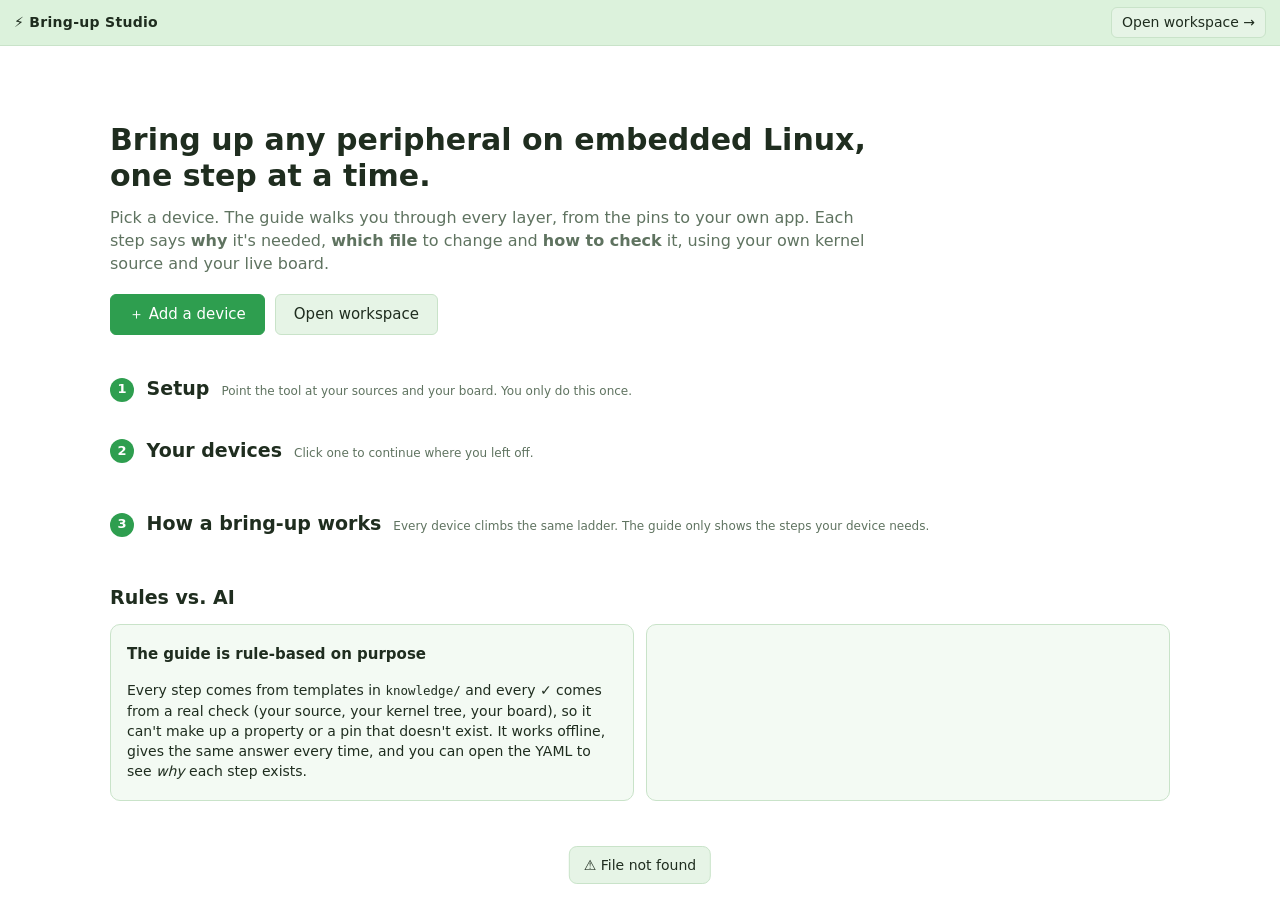
==== web/home.html @ 67abda57 "Home page: clearer setup status and blank-template devices - Setup shows what works right now (live " ====
<!doctype html>
<html lang="en">
<head>
<meta charset="utf-8">
<meta name="viewport" content="width=device-width, initial-scale=1">
<title>Bring-up Studio</title>
<link rel="stylesheet" href="/web/style.css">
</head>
<body class="home-body">
<header id="topbar">
  <div class="brand">⚡ Bring-up Studio</div>
  <div class="spacer"></div>
  <a class="btn" href="/app">Open workspace →</a>
</header>

<main class="home">
  <section class="hero">
    <h1>Bring up any peripheral on embedded Linux, one step at a time.</h1>
    <p>Pick a device. The guide walks you through every layer, from the pins to your own app.
      Each step says <b>why</b> it's needed, <b>which file</b> to change and <b>how to check</b> it,
      using your own kernel source and your live board.</p>
    <div class="hero-actions">
      <button class="primary big" data-act="wizard">＋ Add a device</button>
      <a class="btn big" href="/app">Open workspace</a>
    </div>
  </section>

  <section>
    <div class="sec-head"><h2><span class="n">1</span> Setup</h2><span class="muted small">Point the tool at your sources and your board. You only do this once.</span></div>
    <div id="setup-cards"></div>
  </section>

  <section>
    <div class="sec-head"><h2><span class="n">2</span> Your devices</h2><span class="muted small">Click one to continue where you left off.</span></div>
    <div id="devices" class="dev-grid"></div>
  </section>

  <section>
    <div class="sec-head"><h2><span class="n">3</span> How a bring-up works</h2><span class="muted small">Every device climbs the same ladder. The guide only shows the steps your device needs.</span></div>
    <ol id="ladder-strip" class="ladder-strip"></ol>
  </section>

  <section>
    <div class="sec-head"><h2>Rules vs. AI</h2></div>
    <div class="two-col">
      <div class="info">
        <h3>The guide is rule-based on purpose</h3>
        <p>Every step comes from templates in <code>knowledge/</code> and every ✓ comes from a real check
          (your source, your kernel tree, your board), so it can't make up a property or a pin that doesn't exist.
          It works offline, gives the same answer every time, and you can open the YAML to see <i>why</i> each step exists.</p>
      </div>
      <div class="info" id="ai-card"></div>
    </div>
  </section>
</main>

<!-- setup dialog -->
<dialog id="dlg-setup" class="dlg">
  <form method="dialog" id="setup-form">
    <h2>Setup</h2>
    <label>SoC profile <select name="soc"></select>
      <span class="hint">Chip-specific knowledge: pin names, controller names, camera layout. Add one in <code>knowledge/soc/</code> for a new chip.</span></label>
    <label>Kernel source tree <input name="kernel_src" placeholder="/home/you/linux-imx" autocomplete="off">
      <span class="hint">The kernel your board runs. Yocto: <code>tmp/work-shared/&lt;machine&gt;/kernel-source</code>.
        Otherwise clone your vendor's tree at the tag matching <code>uname -r</code> on the board.</span></label>
    <label>Board device-tree file (inside that tree) <input name="board_dts" placeholder="arch/arm64/boot/dts/vendor/board.dts" autocomplete="off">
      <span class="hint">On the board, <code>cat /proc/device-tree/model</code> tells you which board; in U-Boot, <code>printenv fdtfile</code> tells you which .dtb.</span></label>
    <label>How to reach the board <select name="board.transport">
        <option value="ssh">ssh: over the network (recommended)</option>
        <option value="local">local: this tool runs on the board itself</option>
        <option value="snapshot">snapshot: offline, from a saved scan</option></select></label>
    <label class="ssh-only">SSH target <input name="board.host" placeholder="root@192.168.1.50" autocomplete="off">
      <span class="hint">Set up key login once: <code>ssh-copy-id root@&lt;ip&gt;</code>. Find the IP on the serial console with <code>ip addr</code>.</span></label>
    <div class="dlg-actions"><button value="cancel" formnovalidate>Cancel</button><button class="primary" id="setup-save" value="default">Save</button></div>
  </form>
</dialog>

<!-- add-a-device wizard -->
<dialog id="dlg-wizard" class="dlg wide">
  <div class="wiz-steps" id="wiz-steps"></div>
  <div id="wiz-body"></div>
  <div class="dlg-actions"><button id="wiz-back">← Back</button><span class="spacer"></span>
    <button id="wiz-cancel">Cancel</button><button class="primary" id="wiz-next">Next →</button></div>
</dialog>

<div id="toast"></div>
<script src="/web/home.js"></script>
</body>
</html>
---- web/style.css ----
:root {
  --bg: #ffffff; --panel: #f3faf3; --panel2: #e6f4e6; --line: #c9e3c9; --text: #1f2d1f;
  --muted: #5f7360; --accent: #2e9e4f; --pass: #1a7f37; --fail: #cf222e; --unknown: #b07d00;
  --manual: #8250df; --cur: #3fae5f; --code: #fafdfa;
  --mono: ui-monospace, "JetBrains Mono", "Cascadia Code", Menlo, Consolas, monospace;
}
* { box-sizing: border-box; }
html, body { margin: 0; height: 100%; background: var(--bg); color: var(--text);
  font: 14px/1.45 system-ui, -apple-system, "Segoe UI", sans-serif; }
button { background: var(--panel2); color: var(--text); border: 1px solid var(--line);
  border-radius: 6px; padding: 4px 10px; cursor: pointer; font: inherit; }
button:hover { border-color: var(--accent); }
button.primary { background: var(--accent); border-color: var(--accent); color: #fff; }
input, select, textarea { background: var(--code); color: var(--text); border: 1px solid var(--line);
  border-radius: 6px; padding: 5px 8px; font: inherit; }
code, pre, .mono { font-family: var(--mono); font-size: 12.5px; }
.hidden { display: none !important; }
.muted { color: var(--muted); } .small { font-size: 12px; }

#topbar { display: flex; align-items: center; gap: 10px; padding: 8px 14px; height: 46px;
  border-bottom: 1px solid var(--line); background: #dcf2dc; }
.brand { font-weight: 700; letter-spacing: .3px; }
.spacer { flex: 1; }
#chips { display: flex; gap: 8px; flex-wrap: wrap; }
.chip { font-size: 12px; padding: 2px 8px; border-radius: 99px; border: 1px solid var(--line); background: var(--panel2); }
.chip.warn { border-color: var(--unknown); color: var(--unknown); }
.chip.ok { border-color: var(--pass); }

#layout { display: grid; grid-template-columns: 300px 1fr 440px; height: calc(100% - 46px); }
.panel { overflow: hidden; display: flex; flex-direction: column; border-right: 1px solid var(--line); min-width: 0; }
#right { border-right: none; background: var(--panel); }
#left { background: var(--panel); }
.tabs { display: flex; gap: 2px; padding: 6px 8px 0; border-bottom: 1px solid var(--line); flex: none; }
.tabs button { border: none; border-radius: 6px 6px 0 0; background: transparent; color: var(--muted); }
.tabs button.active { background: var(--panel2); color: var(--text); }
.tabbody { overflow: auto; flex: 1; padding: 10px; min-height: 0; }

/* left lists */
.cards { display: grid; grid-template-columns: repeat(2, 1fr); gap: 6px; margin-bottom: 10px; }
.card { background: var(--panel2); border: 1px solid var(--line); border-radius: 8px; padding: 6px 8px; cursor: pointer; }
.card b { font-size: 18px; display: block; }
.card.bad b { color: var(--fail); } .card.warn b { color: var(--unknown); }
details { border-bottom: 1px solid var(--line); padding: 4px 0; }
summary { cursor: pointer; padding: 3px 0; color: var(--text); }
summary .count { color: var(--muted); font-size: 12px; }
.row { display: flex; gap: 6px; align-items: baseline; padding: 2px 4px; border-radius: 4px; cursor: pointer;
  font-family: var(--mono); font-size: 12px; white-space: nowrap; overflow: hidden; text-overflow: ellipsis; }
.row:hover { background: var(--panel2); }
.dot { width: 8px; height: 8px; border-radius: 50%; flex: none; display: inline-block; }
.dot.okay { background: var(--pass); } .dot.disabled { background: #b8c4b8; } .dot.bad { background: var(--fail); }
.filter { width: 100%; margin: 4px 0 6px; }
.demo-banner { background: #fff8e1; border: 1px solid var(--unknown); color: #7a5600; padding: 6px 8px;
  border-radius: 6px; font-size: 12px; margin-bottom: 8px; }

/* center */
#center { background: var(--bg); }
#view-head { position: sticky; top: 0; z-index: 2; background: var(--bg); }
#view-head .bar { display: flex; gap: 8px; align-items: center; padding: 4px 0 8px; flex-wrap: wrap; }
#view-head .path { font-family: var(--mono); font-size: 12px; color: var(--muted); }
.empty { max-width: 640px; margin: 40px auto; color: var(--text); }
.code { background: var(--code); border: 1px solid var(--line); border-radius: 8px; overflow: auto; }
.code table { border-collapse: collapse; width: 100%; }
.code td { padding: 0 10px; white-space: pre; font-family: var(--mono); font-size: 12.5px; vertical-align: top; }
.code td.ln { color: #9aab9a; text-align: right; user-select: none; width: 1%; border-right: 1px solid var(--line); }
.code tr.hl td { background: #c8ecc8; }
.code tr.hl2 td { background: #e3f5e3; }
.snippet-overlay { border: 1px dashed var(--accent); border-radius: 8px; padding: 8px; margin-bottom: 10px; background: #f0faf0; }
textarea.editor { width: 100%; min-height: 70vh; font-family: var(--mono); font-size: 13px; line-height: 1.5; tab-size: 4; }
pre.raw { background: var(--code); border: 1px solid var(--line); border-radius: 8px; padding: 10px; white-space: pre-wrap; }

/* syntax */
.t-com { color: #8a968a; } .t-str { color: #0a5aa8; } .t-lab { color: #b35900; } .t-ref { color: #7a3fbf; }
.t-num { color: #0b6e99; } .t-prop { color: #1a7f37; } .t-pp { color: #c0362c; }

/* guide */
.guide-head { display: flex; gap: 6px; padding: 10px; border-bottom: 1px solid var(--line); }
.guide-head select { flex: 1; }
#ladder { display: flex; flex-wrap: wrap; gap: 4px; padding: 8px 10px; border-bottom: 1px solid var(--line); }
.rung { font-size: 11px; padding: 2px 7px; border-radius: 4px; border: 1px solid var(--line); color: var(--muted); cursor: pointer; }
.rung.pass { border-color: var(--pass); color: var(--pass); }
.rung.fail { border-color: var(--fail); color: var(--fail); }
.rung.unknown { border-color: var(--unknown); color: var(--unknown); }
.rung.manual { border-color: var(--manual); color: var(--manual); }
.rung.cur { background: var(--cur); color: #fff; border-color: var(--cur); }
#plan-summary { padding: 6px 10px; font-size: 12px; color: var(--muted); border-bottom: 1px solid var(--line); }
#plan-summary .problem { color: var(--fail); }
#steps { overflow: auto; flex: 1; padding: 8px 10px 40px; }
.step { border: 1px solid var(--line); border-radius: 8px; margin-bottom: 8px; background: var(--panel2); }
.step.cur { border-color: var(--cur); box-shadow: 0 0 0 1px var(--cur) inset; }
.step-h { display: flex; gap: 8px; align-items: center; padding: 8px 10px; cursor: pointer; }
.step-h .num { color: var(--muted); font-size: 12px; width: 18px; }
.step-h .title { flex: 1; }
.icon { width: 20px; text-align: center; font-weight: 700; }
.icon.pass { color: var(--pass); } .icon.fail { color: var(--fail); } .icon.unknown { color: var(--unknown); } .icon.manual { color: var(--manual); }
.layer { font-size: 10.5px; text-transform: uppercase; letter-spacing: .5px; color: var(--muted);
  border: 1px solid var(--line); border-radius: 4px; padding: 0 5px; }
.step-b { padding: 0 12px 12px; border-top: 1px solid var(--line); }
.step-b h4 { margin: 12px 0 4px; font-size: 12px; text-transform: uppercase; letter-spacing: .6px; color: var(--muted); }
.md p { margin: 6px 0; } .md ul { margin: 6px 0; padding-left: 20px; } .md li { margin: 2px 0; }
.md code { background: var(--code); padding: 1px 4px; border-radius: 4px; }
.md pre { background: var(--code); padding: 8px; border-radius: 6px; overflow: auto; }
.snip { position: relative; }
.snip pre { background: var(--code); border: 1px solid var(--line); border-radius: 6px; padding: 8px; overflow: auto; margin: 0; tab-size: 4; }
.snip .copy { position: absolute; top: 4px; right: 4px; font-size: 11px; padding: 1px 6px; }
.filelink { color: var(--accent); cursor: pointer; font-family: var(--mono); font-size: 12px; }
.result { margin-top: 10px; padding: 6px 8px; border-radius: 6px; font-size: 12.5px; border-left: 3px solid var(--line); background: var(--code); word-break: break-word; }
.result.pass { border-color: var(--pass); } .result.fail { border-color: var(--fail); }
.result.unknown { border-color: var(--unknown); } .result.manual { border-color: var(--manual); }
.actions { display: flex; gap: 6px; margin-top: 10px; flex-wrap: wrap; }
.pill { font-size: 11px; padding: 1px 6px; border-radius: 99px; border: 1px solid var(--line); }
.pill.cur { background: var(--cur); color: #fff; border-color: var(--cur); }

/* live */
.live-ctl { display: flex; gap: 8px; align-items: center; margin-bottom: 8px; }
.live-ctl #live-paths { flex: 1; }
.live-ctl #live-hz { width: 60px; }
#live-canvas { width: 100%; height: 360px; background: var(--code); border: 1px solid var(--line); border-radius: 8px; }
#live-values { font-family: var(--mono); font-size: 12px; margin-top: 6px; }

#toast { position: fixed; bottom: 16px; left: 50%; transform: translateX(-50%); background: var(--panel2);
  border: 1px solid var(--line); padding: 8px 14px; border-radius: 8px; opacity: 0; transition: opacity .2s; pointer-events: none; }
#toast.show { opacity: 1; }

@media (max-width: 1100px) {
  #layout { grid-template-columns: 1fr; grid-auto-rows: minmax(300px, auto); height: auto; }
  .panel { border-right: none; border-bottom: 1px solid var(--line); }
}

/* ---------------------------------------------------------------- homepage */
a.btn { display: inline-block; background: var(--panel2); color: var(--text); border: 1px solid var(--line);
  border-radius: 6px; padding: 4px 10px; text-decoration: none; }
a.btn:hover { border-color: var(--accent); }
.big { padding: 9px 18px !important; font-size: 15px; }
.home-body { height: auto; }
.home { max-width: 1100px; margin: 0 auto; padding: 8px 20px 60px; }
.home section { margin-top: 34px; }
.hero { padding: 34px 0 6px; }
.hero h1 { font-size: 30px; line-height: 1.2; margin: 0 0 12px; max-width: 820px; }
.hero p { font-size: 16px; color: var(--muted); max-width: 760px; margin: 0 0 18px; }
.hero-actions { display: flex; gap: 10px; flex-wrap: wrap; }
.sec-head { display: flex; align-items: baseline; gap: 12px; flex-wrap: wrap; margin-bottom: 12px; }
.sec-head h2 { margin: 0; font-size: 19px; }
.sec-head .n { display: inline-grid; place-items: center; width: 24px; height: 24px; border-radius: 50%;
  background: var(--accent); color: #fff; font-size: 13px; margin-right: 6px; vertical-align: 2px; }
.setup-grid, .dev-grid { display: grid; gap: 12px; grid-template-columns: repeat(auto-fill, minmax(280px, 1fr)); }
.setup-card { background: var(--panel); border: 1px solid var(--line); border-radius: 10px; padding: 14px; display: flex; flex-direction: column; gap: 8px; }
.setup-card.todo { border-color: var(--unknown); background: #fffbeb; }
.setup-card .sc-body { flex: 1; font-size: 13px; min-width: 0; }
.setup-card button { align-self: flex-start; }
.row-btns { display: flex; gap: 6px; }
.state-dot { display: inline-block; width: 10px; height: 10px; border-radius: 50%; margin-right: 6px; background: var(--muted); }
.state-dot.ok { background: var(--pass); } .state-dot.warn { background: var(--unknown); } .state-dot.todo { background: var(--fail); }
.ellipsis { white-space: nowrap; overflow: hidden; text-overflow: ellipsis; }
.dev-card { display: flex; flex-direction: column; gap: 6px; background: var(--panel); border: 1px solid var(--line);
  border-radius: 10px; padding: 14px; color: var(--text); text-decoration: none; text-align: left; font: inherit; cursor: pointer; }
.dev-card:hover { border-color: var(--accent); box-shadow: 0 2px 10px rgba(46, 158, 79, .12); }
.dev-card .dc-head { display: flex; justify-content: space-between; gap: 8px; align-items: center; }
.dev-card .bar { height: 7px; background: var(--panel2); border-radius: 99px; overflow: hidden; margin-top: 4px; }
.dev-card .bar span { display: block; height: 100%; background: var(--pass); }
.dev-card .next { color: var(--muted); } .dev-card .next b { color: var(--text); font-weight: 600; }
.dev-card.add { align-items: center; justify-content: center; border-style: dashed; background: var(--bg); min-height: 150px; }
.dev-card.add .plus { font-size: 28px; color: var(--accent); }
.pill.warn { border-color: var(--unknown); color: var(--unknown); } .pill.ok { border-color: var(--pass); color: var(--pass); }
.err { color: var(--fail); }
.ladder-strip { list-style: none; padding: 0; margin: 0; display: grid; gap: 8px; grid-template-columns: repeat(auto-fill, minmax(190px, 1fr)); counter-reset: l; }
.ladder-strip li { counter-increment: l; background: var(--panel); border: 1px solid var(--line); border-radius: 8px; padding: 10px; display: flex; flex-direction: column; gap: 3px; }
.ladder-strip li b::before { content: counter(l) ". "; color: var(--accent); }
.ladder-strip li span { font-size: 12.5px; color: var(--muted); }
.two-col { display: grid; gap: 12px; grid-template-columns: repeat(auto-fit, minmax(260px, 1fr)); }
.info { background: var(--panel); border: 1px solid var(--line); border-radius: 10px; padding: 4px 16px; }
.info h3 { font-size: 15px; }

/* dialogs */
.dlg { border: 1px solid var(--line); border-radius: 12px; padding: 20px 22px; width: min(560px, calc(100vw - 32px));
  background: var(--bg); color: var(--text); box-shadow: 0 10px 40px rgba(0, 0, 0, .18); }
.dlg.wide { width: min(780px, calc(100vw - 32px)); }
.dlg::backdrop { background: rgba(20, 40, 20, .35); }
.dlg h2 { margin: 4px 0 10px; font-size: 19px; }
.dlg label { display: flex; flex-direction: column; gap: 4px; margin: 12px 0; font-weight: 600; font-size: 13px; }
.dlg input, .dlg select { font-weight: 400; width: 100%; }
.hint { font-weight: 400; font-size: 12px; color: var(--muted); }
.dlg-actions { display: flex; gap: 8px; justify-content: flex-end; margin-top: 16px; align-items: center; }
.big-input { width: 100%; font-size: 16px; padding: 9px 12px !important; }
.wiz-steps { display: flex; gap: 6px; flex-wrap: wrap; margin-bottom: 8px; }
.wiz-steps span { font-size: 12px; padding: 3px 10px; border-radius: 99px; border: 1px solid var(--line); color: var(--muted); }
.wiz-steps span.cur { background: var(--accent); border-color: var(--accent); color: #fff; }
.wiz-steps span.done { border-color: var(--pass); color: var(--pass); }
#wiz-body { min-height: 300px; max-height: 64vh; overflow: auto; }
.results { display: flex; flex-direction: column; gap: 4px; margin: 8px 0; max-height: 220px; overflow: auto; }
.res { display: flex; justify-content: space-between; gap: 10px; text-align: left; background: var(--panel); }
.res.sel { border-color: var(--accent); background: var(--panel2); box-shadow: 0 0 0 1px var(--accent) inset; }
.callout { border: 1px solid var(--line); border-left: 4px solid var(--accent); border-radius: 8px; padding: 10px 12px; background: var(--panel); margin: 10px 0; }
.callout.ok { border-left-color: var(--pass); } .callout.warn { border-left-color: var(--unknown); background: #fffbeb; }
.callout.bad { border-left-color: var(--fail); background: #fff5f5; }
.topnav { color: var(--accent); text-decoration: none; font-weight: 600; }
.ai-box { border: 1px solid var(--line); border-radius: 8px; padding: 10px; background: var(--panel); margin-top: 10px; }
.caps { display: flex; gap: 8px; flex-wrap: wrap; margin-bottom: 12px; }
.cap { display: inline-flex; align-items: center; font-size: 13px; padding: 4px 12px; border-radius: 99px; border: 1px solid var(--line); background: var(--panel); cursor: help; }
.cap.ok { border-color: var(--pass); } .cap.warn { border-color: var(--unknown); } .cap.todo { color: var(--muted); }
.sc-head { display: flex; align-items: center; }
.sc-state { margin-left: auto; font-size: 11.5px; padding: 1px 8px; border-radius: 99px; border: 1px solid var(--line); color: var(--muted); }
.sc-state.ok { color: var(--pass); border-color: var(--pass); } .sc-state.warn { color: var(--unknown); border-color: var(--unknown); }
.sc-state.todo { color: var(--fail); border-color: var(--fail); }
.setup-card.warn { border-color: var(--unknown); }
.kv { display: grid; grid-template-columns: 78px 1fr; gap: 6px; padding: 2px 0; font-size: 13px; }
.kv > span:first-child { color: var(--muted); }
.sc-warn { font-size: 12.5px; color: #8a5a00; background: #fff8e1; border-radius: 6px; padding: 4px 8px; margin-top: 6px; }
.sc-uses { font-size: 12px; color: var(--muted); border-top: 1px dashed var(--line); padding-top: 6px; }
.sc-body p { margin: 0; font-size: 13px; }
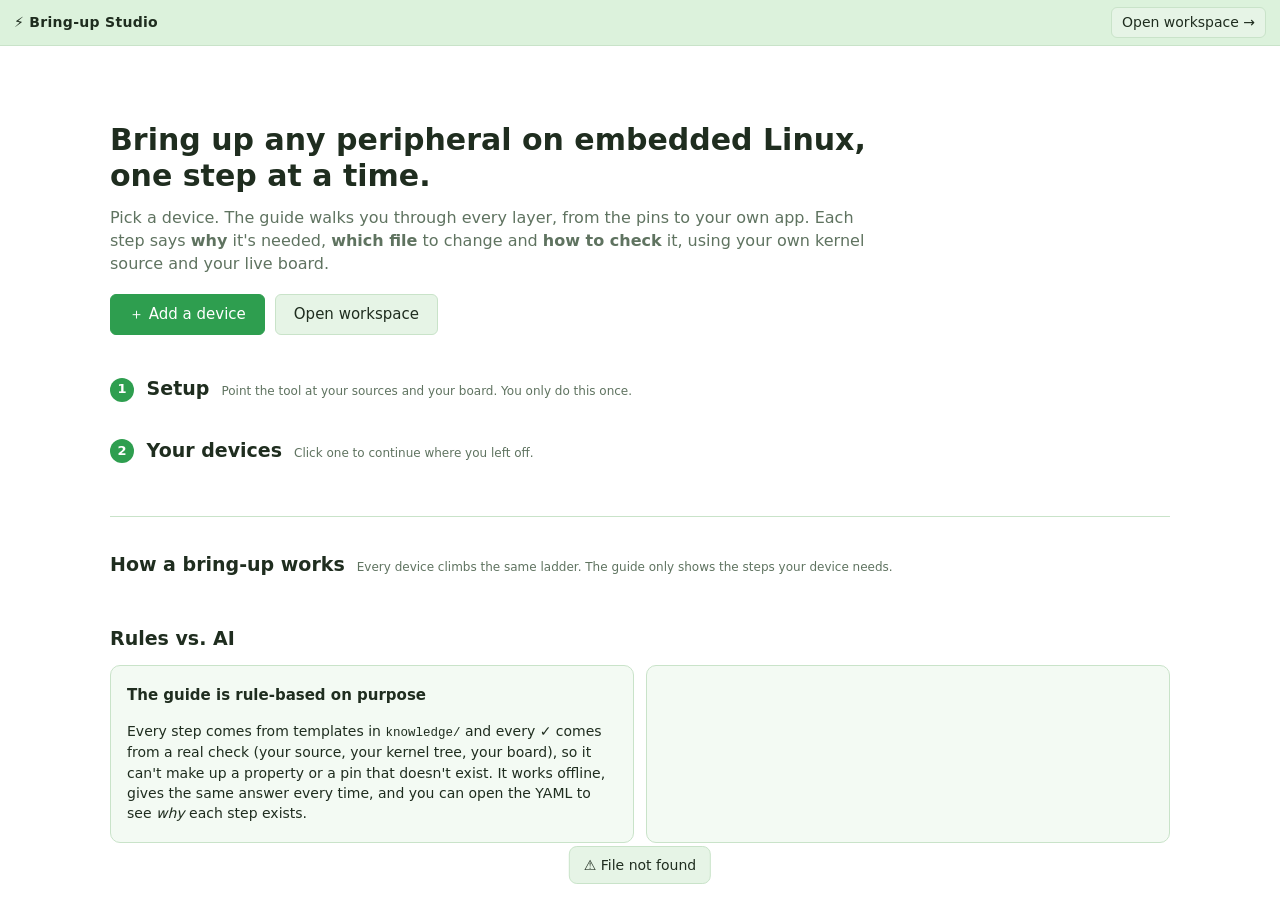
==== commit 12907127: "Home page: 'How a bring-up works' is reference, not step 3; divider above it Co-Authored-By: Claude " ====
--- a/web/home.html
+++ b/web/home.html
@@ -35,8 +35,10 @@
     <div id="devices" class="dev-grid"></div>
   </section>
 
+  <hr class="sec-divider">
+
   <section>
-    <div class="sec-head"><h2><span class="n">3</span> How a bring-up works</h2><span class="muted small">Every device climbs the same ladder. The guide only shows the steps your device needs.</span></div>
+    <div class="sec-head"><h2>How a bring-up works</h2><span class="muted small">Every device climbs the same ladder. The guide only shows the steps your device needs.</span></div>
     <ol id="ladder-strip" class="ladder-strip"></ol>
   </section>
 
@@ -55,7 +57,7 @@
 </main>
 
 <!-- setup dialog -->
-<dialog id="dlg-setup" class="dlg">
+<dialog id="dlg-setup" class="dlg wide">
   <form method="dialog" id="setup-form">
     <h2>Setup</h2>
     <label>SoC profile <select name="soc"></select>
@@ -70,7 +72,9 @@
         <option value="local">local: this tool runs on the board itself</option>
         <option value="snapshot">snapshot: offline, from a saved scan</option></select></label>
     <label class="ssh-only">SSH target <input name="board.host" placeholder="root@192.168.1.50" autocomplete="off">
-      <span class="hint">Set up key login once: <code>ssh-copy-id root@&lt;ip&gt;</code>. Find the IP on the serial console with <code>ip addr</code>.</span></label>
+      <span class="hint">user@address of the board. The steps below show how to find the address and set up login.</span></label>
+    <div class="test-row"><button type="button" id="btn-test">🔌 Test connection</button><span id="test-out" class="small"></span></div>
+    <details id="reach-help" class="reach-help" open><summary>How to set this up, step by step</summary><div id="reach-steps"></div></details>
     <div class="dlg-actions"><button value="cancel" formnovalidate>Cancel</button><button class="primary" id="setup-save" value="default">Save</button></div>
   </form>
 </dialog>
--- a/web/style.css
+++ b/web/style.css
@@ -207,3 +207,34 @@
 .sc-warn { font-size: 12.5px; color: #8a5a00; background: #fff8e1; border-radius: 6px; padding: 4px 8px; margin-top: 6px; }
 .sc-uses { font-size: 12px; color: var(--muted); border-top: 1px dashed var(--line); padding-top: 6px; }
 .sc-body p { margin: 0; font-size: 13px; }
+.ai-btn { border-color: #b9dfc4; color: #1a6b35; }
+.ai-btn:hover { background: #e3f5e8; }
+#ai-thread { display: flex; flex-direction: column; gap: 10px; margin: 6px 0 12px; max-width: 860px; }
+.ai-msg { border-radius: 10px; padding: 8px 12px; max-width: 92%; }
+.ai-msg.me { align-self: flex-end; background: var(--accent); color: #fff; white-space: pre-wrap; }
+.ai-msg.bot { align-self: flex-start; background: var(--panel); border: 1px solid var(--line); }
+.ai-msg.pending { color: var(--muted); font-style: italic; }
+.ai-meta { font-size: 11px; color: var(--muted); margin-top: 6px; }
+.ai-suggest { display: flex; gap: 6px; flex-wrap: wrap; margin-bottom: 8px; }
+.chip-btn { font-size: 12px; border-radius: 99px; padding: 3px 10px; background: var(--panel); }
+.ai-input { display: flex; gap: 8px; align-items: stretch; max-width: 860px; }
+.ai-input textarea { flex: 1; resize: vertical; min-height: 44px; }
+.guide-head button { white-space: nowrap; flex: none; }
+.reach-help { border: 1px solid var(--line); border-radius: 8px; padding: 6px 12px; background: var(--panel); margin-top: 8px; }
+.reach-help summary { font-weight: 600; font-size: 13px; }
+ol.reach { padding-left: 20px; margin: 6px 0; } ol.reach li { margin: 10px 0; } ol.reach p { margin: 4px 0; font-size: 13px; }
+.cmd { position: relative; margin: 4px 0; }
+.cmd pre { margin: 0; padding: 6px 54px 6px 10px; background: var(--code); border: 1px solid var(--line); border-radius: 6px; font-size: 12.5px; white-space: pre-wrap; word-break: break-all; }
+.copy-cmd { position: absolute; top: 3px; right: 4px; font-size: 11px; padding: 1px 6px; }
+.test-row { display: flex; gap: 10px; align-items: flex-start; margin: 4px 0 6px; }
+.test-row button { flex: none; }
+.okc { color: var(--pass); font-weight: 600; }
+.mono { font-family: var(--mono); font-size: 11.5px; }
+.dc-del { border: none; background: transparent; padding: 0 4px; opacity: .35; font-size: 14px; }
+.dev-card:hover .dc-del { opacity: .8; } .dc-del:hover { opacity: 1 !important; background: #fdecec; }
+#toast button { margin-left: 8px; padding: 1px 8px; font-size: 12px; }
+#toast.show { pointer-events: auto; }
+.fix-btn { font-size: 11.5px; padding: 1px 8px; margin-left: 6px; border-color: var(--accent); color: var(--accent); }
+.card-problem { color: #8a5a00; background: #fff8e1; border-radius: 6px; padding: 3px 7px; }
+.net-tabs { margin: 10px 0 2px; padding-top: 6px; border-top: 1px dashed var(--line); font-size: 13px; color: var(--accent); }
+.sec-divider { border: none; border-top: 1px solid var(--line); margin: 40px 0 0; }
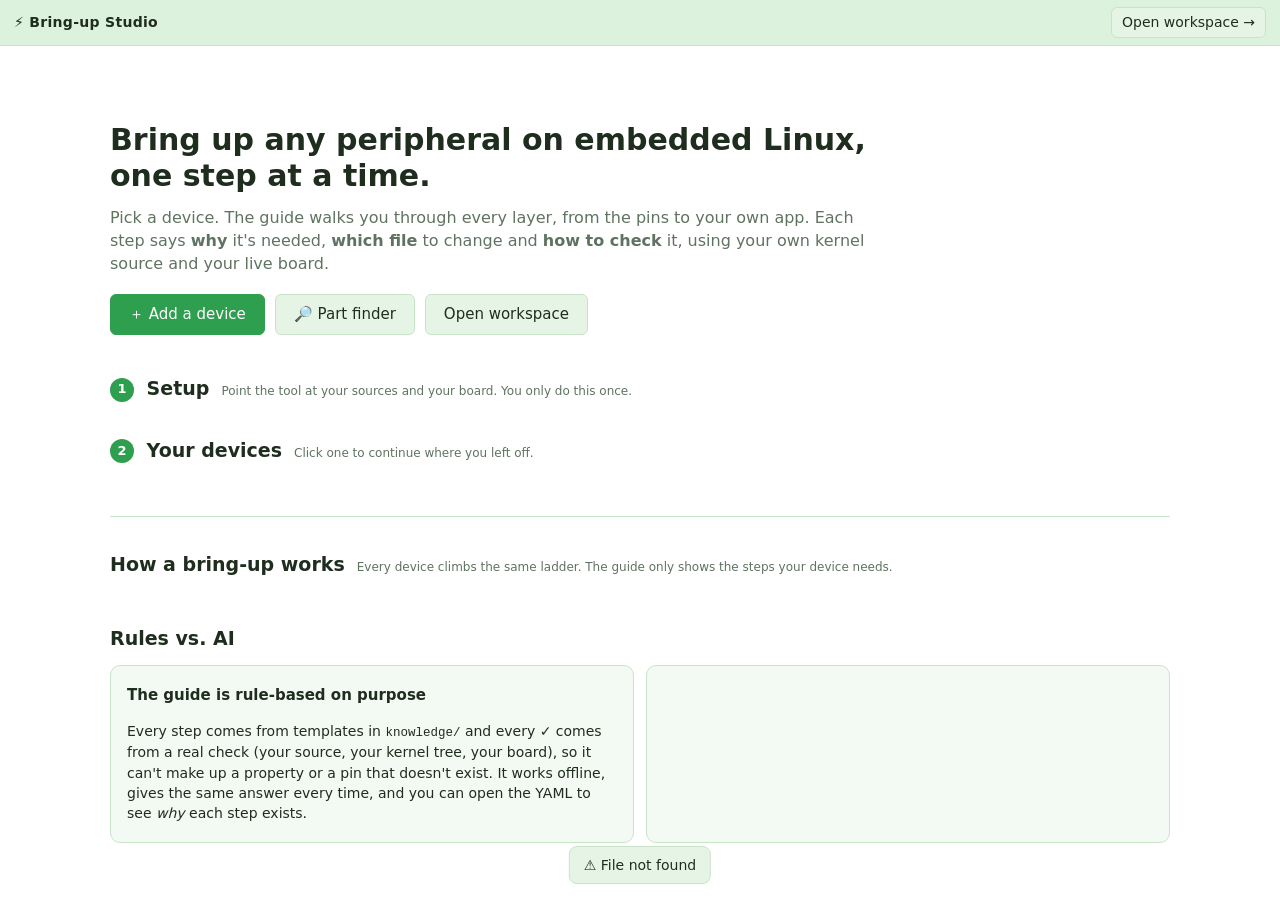
==== commit 5fc2a50b: "Part finder: from a product name or chip marking to the compatible string The add-a-device wizard's " ====
--- a/web/home.html
+++ b/web/home.html
@@ -21,6 +21,7 @@
       using your own kernel source and your live board.</p>
     <div class="hero-actions">
       <button class="primary big" data-act="wizard">＋ Add a device</button>
+      <button class="big" data-act="wizard" title="Product name or chip marking → the compatible string Linux uses, and whether your kernel has a driver">🔎 Part finder</button>
       <a class="btn big" href="/app">Open workspace</a>
     </div>
   </section>
@@ -56,25 +57,48 @@
   </section>
 </main>
 
-<!-- setup dialog -->
+<!-- setup dialog: one section per card (SoC profile / Kernel source / Board) -->
 <dialog id="dlg-setup" class="dlg wide">
   <form method="dialog" id="setup-form">
-    <h2>Setup</h2>
-    <label>SoC profile <select name="soc"></select>
-      <span class="hint">Chip-specific knowledge: pin names, controller names, camera layout. Add one in <code>knowledge/soc/</code> for a new chip.</span></label>
-    <label>Kernel source tree <input name="kernel_src" placeholder="/home/you/linux-imx" autocomplete="off">
-      <span class="hint">The kernel your board runs. Yocto: <code>tmp/work-shared/&lt;machine&gt;/kernel-source</code>.
-        Otherwise clone your vendor's tree at the tag matching <code>uname -r</code> on the board.</span></label>
-    <label>Board device-tree file (inside that tree) <input name="board_dts" placeholder="arch/arm64/boot/dts/vendor/board.dts" autocomplete="off">
-      <span class="hint">On the board, <code>cat /proc/device-tree/model</code> tells you which board; in U-Boot, <code>printenv fdtfile</code> tells you which .dtb.</span></label>
-    <label>How to reach the board <select name="board.transport">
-        <option value="ssh">ssh: over the network (recommended)</option>
-        <option value="local">local: this tool runs on the board itself</option>
-        <option value="snapshot">snapshot: offline, from a saved scan</option></select></label>
-    <label class="ssh-only">SSH target <input name="board.host" placeholder="root@192.168.1.50" autocomplete="off">
-      <span class="hint">user@address of the board. The steps below show how to find the address and set up login.</span></label>
-    <div class="test-row"><button type="button" id="btn-test">🔌 Test connection</button><span id="test-out" class="small"></span></div>
-    <details id="reach-help" class="reach-help" open><summary>How to set this up, step by step</summary><div id="reach-steps"></div></details>
+    <h2 id="setup-title">Setup</h2>
+    <p id="setup-intro" class="muted small"></p>
+
+    <div data-sec="soc">
+      <label>SoC profile <select name="soc"></select>
+        <span class="hint">Chip-specific knowledge: pin names, controller names, camera layout. Add one in <code>knowledge/soc/</code> for a new chip.</span></label>
+    </div>
+
+    <div data-sec="source">
+      <div class="detect-row"><button type="button" id="btn-detect" class="primary">✨ Detect from my board</button>
+        <span class="hint">Finds the kernel folder and board file on this laptop that match the connected board. No typing needed.</span></div>
+      <div id="detect-out"></div>
+      <label>Kernel source tree <input name="kernel_src" placeholder="/home/you/linux-imx" autocomplete="off">
+        <span class="hint">The kernel your board runs. Yocto: <code>tmp/work-shared/&lt;machine&gt;/kernel-source</code>.
+          Otherwise clone your vendor's tree at the tag matching <code>uname -r</code> on the board.</span></label>
+      <label>Board device-tree file (inside that tree) <input name="board_dts" placeholder="arch/arm64/boot/dts/vendor/board.dts" autocomplete="off">
+        <span class="hint">On the board, <code>cat /proc/device-tree/model</code> tells you which board; in U-Boot, <code>printenv fdtfile</code> tells you which .dtb.</span></label>
+      <div id="src-check" class="src-check"></div>
+      <details class="reach-help" id="dts-link"><summary>🌐 Use a .dts from the internet</summary>
+        <p class="muted small">Paste a link to a board's <code>.dts</code> (a GitHub file page or a raw link). It's saved into your kernel tree's
+          device-tree folder under a new name, registered in its Makefile, selected above, and checked against your tree and board.</p>
+        <label>Link <input id="dts-url" placeholder="https://github.com/<user>/<repo>/blob/<branch>/arch/arm64/boot/dts/<vendor>/<board>.dts" autocomplete="off"></label>
+        <label>Save as <input id="dts-name" placeholder="imx93-11x11-frdm-mything" autocomplete="off"><span class="hint">A new name; existing files are never overwritten.</span></label>
+        <button type="button" id="btn-dts-fetch">⬇ Download and use it</button><div id="dts-out"></div>
+      </details>
+    </div>
+
+    <div data-sec="board">
+      <label>How to reach the board <select name="board.transport">
+          <option value="ssh">ssh: over the network (recommended)</option>
+          <option value="local">local: this tool runs on the board itself</option>
+          <option value="snapshot">snapshot: offline, from a saved scan</option>
+          <option value="off">disconnected: keep the last scan, don't contact the board</option></select></label>
+      <label class="ssh-only">SSH target <input name="board.host" placeholder="root@192.168.1.50" autocomplete="off">
+        <span class="hint">user@address of the board. The steps below show how to find the address and set up login.</span></label>
+      <div class="test-row"><button type="button" id="btn-test">🔌 Test connection</button><span id="test-out" class="small"></span></div>
+      <details id="reach-help" class="reach-help" open><summary>How to set this up, step by step</summary><div id="reach-steps"></div></details>
+    </div>
+
     <div class="dlg-actions"><button value="cancel" formnovalidate>Cancel</button><button class="primary" id="setup-save" value="default">Save</button></div>
   </form>
 </dialog>
--- a/web/style.css
+++ b/web/style.css
@@ -21,8 +21,13 @@
   border-bottom: 1px solid var(--line); background: #dcf2dc; }
 .brand { font-weight: 700; letter-spacing: .3px; }
 .spacer { flex: 1; }
-#chips { display: flex; gap: 8px; flex-wrap: wrap; }
-.chip { font-size: 12px; padding: 2px 8px; border-radius: 99px; border: 1px solid var(--line); background: var(--panel2); }
+#chips { display: flex; gap: 6px; flex-wrap: nowrap; flex: 1; min-width: 0; overflow: hidden; }
+.chip { font-size: 12px; padding: 2px 9px; border-radius: 99px; border: 1px solid var(--line); background: var(--bg);
+  white-space: nowrap; overflow: hidden; text-overflow: ellipsis; min-width: 0; flex: 0 1 auto; cursor: default; }
+.cdot { display: inline-block; width: 7px; height: 7px; border-radius: 50%; margin-right: 5px; vertical-align: 1px; background: var(--muted); }
+.cdot.ok { background: var(--pass); } .cdot.warn { background: var(--unknown); } .cdot.bad { background: var(--fail); }
+#topbar > button, #topbar > a.btn { white-space: nowrap; flex: none; }
+#topbar .brand { white-space: nowrap; flex: none; text-decoration: none; }
 .chip.warn { border-color: var(--unknown); color: var(--unknown); }
 .chip.ok { border-color: var(--pass); }
 
@@ -74,7 +79,7 @@
 
 /* guide */
 .guide-head { display: flex; gap: 6px; padding: 10px; border-bottom: 1px solid var(--line); }
-.guide-head select { flex: 1; }
+.guide-head select { flex: 1; min-width: 0; }
 #ladder { display: flex; flex-wrap: wrap; gap: 4px; padding: 8px 10px; border-bottom: 1px solid var(--line); }
 .rung { font-size: 11px; padding: 2px 7px; border-radius: 4px; border: 1px solid var(--line); color: var(--muted); cursor: pointer; }
 .rung.pass { border-color: var(--pass); color: var(--pass); }
@@ -238,3 +243,65 @@
 .card-problem { color: #8a5a00; background: #fff8e1; border-radius: 6px; padding: 3px 7px; }
 .net-tabs { margin: 10px 0 2px; padding-top: 6px; border-top: 1px dashed var(--line); font-size: 13px; color: var(--accent); }
 .sec-divider { border: none; border-top: 1px solid var(--line); margin: 40px 0 0; }
+.get-src { margin-top: 8px; font-size: 12.5px; }
+.get-src .cmd pre { font-size: 11.5px; }
+.src-check { border: 1px solid var(--line); border-radius: 8px; padding: 8px 10px; background: var(--panel); margin: 4px 0 8px; }
+.chk { display: flex; gap: 8px; font-size: 12.5px; padding: 3px 0; align-items: flex-start; }
+.chk .ci { width: 14px; flex: none; font-weight: 700; }
+.chk.ok .ci { color: var(--pass); } .chk.warn .ci { color: var(--unknown); } .chk.error .ci { color: var(--fail); }
+.chk.error { color: #8f1d24; } .chk.warn { color: #6b4a00; }
+.cfix { color: var(--muted); font-size: 12px; word-break: break-word; }
+.setup-card .chk { font-size: 12px; }
+.detect-row { display: flex; gap: 10px; align-items: center; margin: 4px 0; flex-wrap: wrap; }
+.detect-row button { flex: none; }
+#detect-out .chk { background: var(--panel); border-radius: 8px; padding: 6px 8px; margin: 4px 0; }
+.boot-row { cursor: pointer; } .boot-row .bn { flex: 1; overflow: hidden; text-overflow: ellipsis; }
+.boot-row.boots { font-weight: 600; } .boot-row.sel { background: var(--panel2); outline: 1px solid var(--accent); }
+.boot-actions { display: flex; flex-direction: column; gap: 6px; margin-top: 10px; padding: 8px; border: 1px solid var(--line); border-radius: 8px; background: var(--bg); }
+.boot-actions b { font-family: var(--mono); font-size: 12px; word-break: break-all; }
+.cmp-head { display: flex; gap: 14px; align-items: center; margin: 6px 0; } .cmp-head .arrow { font-size: 20px; color: var(--muted); }
+.cmp h4 { margin: 14px 0 4px; font-size: 12px; text-transform: uppercase; letter-spacing: .5px; color: var(--muted); }
+.cmp-row, .cmp-path { font-family: var(--mono); font-size: 12.5px; padding: 1px 0; }
+.cmp-row.add, .cmp .add { color: var(--pass); } .cmp-row.rm, .cmp .rm { color: var(--fail); }
+.cmp-node { margin: 6px 0; padding: 4px 8px; border-left: 3px solid var(--line); }
+.cmp-prop { font-family: var(--mono); font-size: 12px; padding-left: 14px; word-break: break-all; }
+.callout.ok { border-left-color: var(--pass); }
+.serial-ctl { display: flex; gap: 8px; align-items: center; flex-wrap: wrap; margin-bottom: 6px; }
+.serial-ctl #ser-port { min-width: 260px; flex: 1; }
+.serial-out { height: calc(100vh - 290px); min-height: 240px; overflow: auto; margin: 6px 0; padding: 8px 10px; border-radius: 8px;
+  background: #0f1a12; color: #d7f5dc; font-family: var(--mono); font-size: 12.5px; line-height: 1.35; white-space: pre-wrap; word-break: break-all; }
+.serial-in { display: flex; gap: 6px; } .serial-in input { flex: 1; font-family: var(--mono); }
+.serial-quick { display: flex; gap: 6px; flex-wrap: wrap; align-items: center; margin-top: 8px; }
+.chip.lost { border-color: var(--fail); color: var(--fail); cursor: help; }
+
+.boot-row.off { align-items: center; }
+.boot-row.off .bn { flex: 1; white-space: normal; word-break: break-all; }
+#ser-queue .callout { margin: 6px 0; }
+
+/* chat assistant panel */
+.chat { position: fixed; top: 0; right: 0; bottom: 0; width: min(460px, 100vw); z-index: 50; background: var(--bg, #fff);
+  border-left: 1px solid var(--line); box-shadow: -8px 0 24px rgba(20, 40, 20, .12); display: flex; flex-direction: column; padding: 10px 12px; gap: 8px; }
+.chat-head { display: flex; align-items: center; gap: 8px; }
+.chat-head .spacer { flex: 1; }
+.chat-about { background: var(--panel); border: 1px solid var(--line); border-radius: 8px; padding: 6px 8px; }
+.chat-thread { flex: 1; overflow-y: auto; display: flex; flex-direction: column; gap: 10px; padding: 4px 2px; }
+.chat-thread .ai-msg { max-width: 96%; }
+.chat-acts { font-size: 12px; color: var(--muted); margin-bottom: 4px; }
+.chat-acts summary { cursor: pointer; }
+.chat-act { font-family: var(--mono, monospace); font-size: 11.5px; white-space: nowrap; overflow: hidden; text-overflow: ellipsis; }
+.chat-input { display: flex; gap: 8px; }
+.chat-input textarea { flex: 1; resize: vertical; min-height: 44px; }
+.chat-foot { line-height: 1.4; }
+.chat-fab { position: fixed; right: 18px; bottom: 18px; z-index: 40; border-radius: 99px; padding: 8px 16px; background: var(--bg, #fff);
+  box-shadow: 0 4px 14px rgba(20, 40, 20, .18); }
+@media (min-width: 1500px) { body.chat-open #layout { margin-right: 460px; } }
+
+/* part finder */
+.pf-head { margin: 8px 0 4px; font-size: 13px; }
+.pf-sep { border: 0; border-top: 1px dashed var(--line); margin: 10px 0; }
+.pf-ment { margin: 4px 0 8px; } .pf-ment > div { margin: 3px 0 3px 12px; }
+.pf-web-row { display: flex; gap: 10px; align-items: center; margin: 10px 0 6px; flex-wrap: wrap; }
+.pf-web { border: 1px solid var(--line); border-radius: 8px; padding: 8px 10px; background: var(--panel); }
+.pf-chip { border-top: 1px solid var(--line); padding: 8px 0; } .pf-chip:first-of-type { border-top: 0; }
+.ok-t { color: #1a7a3a; } .warn-t { color: #a86a00; }
+.res .pill { font-size: 11px; }
